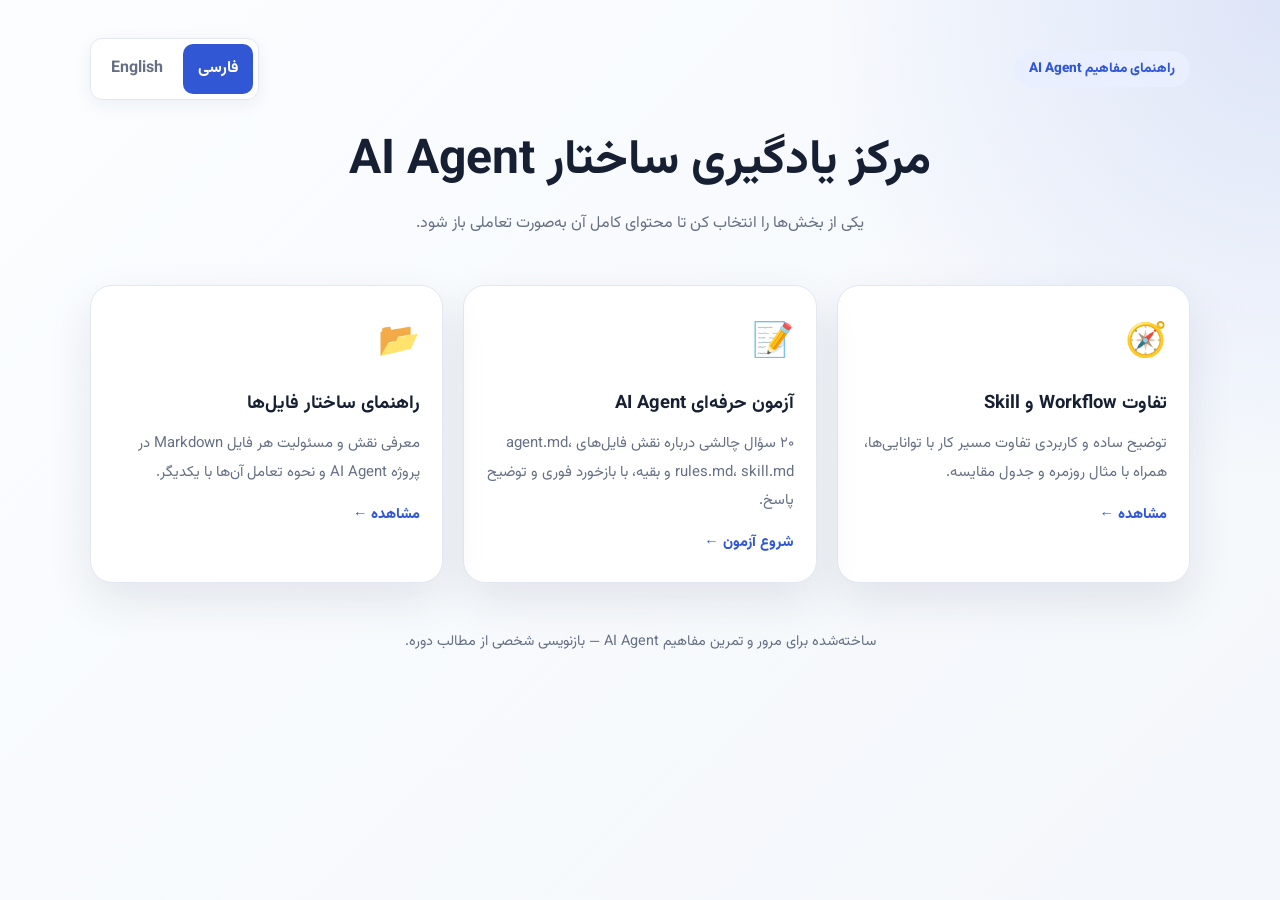
==== index.html @ 86ceb2fe "ai-agent-structure-guide Created" ====
<!DOCTYPE html>
<html lang="fa" dir="rtl">
<head>
  <meta charset="UTF-8" />
  <meta name="viewport" content="width=device-width, initial-scale=1.0" />
  <title>AI Agent Structure Guide</title>

  <style>
    @import url("https://fonts.googleapis.com/css2?family=Vazirmatn:wght@400;500;600;700;800&display=swap");

    :root {
      --bg: #f4f7fb;
      --card: #ffffff;
      --text: #172033;
      --muted: #667085;
      --primary: #3157d5;
      --primary-dark: #213eaa;
      --border: #e3e8f0;
      --shadow: 0 18px 45px rgba(30, 45, 75, 0.1);
    }

    * { box-sizing: border-box; }

    body {
      margin: 0;
      color: var(--text);
      background:
        radial-gradient(circle at top right, rgba(49, 87, 213, 0.13), transparent 30rem),
        linear-gradient(135deg, #fbfdff, var(--bg));
      font-family: "Vazirmatn", Tahoma, sans-serif;
      line-height: 1.9;
      min-height: 100vh;
    }

    .container {
      width: min(100% - 28px, 1100px);
      margin: auto;
    }

    header {
      padding: 38px 0 10px;
      text-align: center;
    }

    .topbar {
      display: flex;
      align-items: center;
      justify-content: space-between;
      gap: 15px;
      margin-bottom: 30px;
    }

    .badge {
      display: inline-block;
      padding: 5px 15px;
      border-radius: 999px;
      color: var(--primary);
      background: #e9efff;
      font-size: 0.85rem;
      font-weight: 800;
    }

    .language-switcher {
      display: flex;
      gap: 5px;
      padding: 5px;
      border: 1px solid var(--border);
      border-radius: 12px;
      background: #fff;
      box-shadow: 0 5px 18px rgba(30, 45, 75, 0.06);
    }

    button {
      border: 0;
      border-radius: 10px;
      padding: 10px 15px;
      color: var(--muted);
      background: transparent;
      font: inherit;
      font-weight: 700;
      cursor: pointer;
      transition: 0.2s ease;
    }

    button:hover { transform: translateY(-1px); }

    .language-switcher button.active {
      color: #fff;
      background: var(--primary);
    }

    h1 {
      margin: 0;
      font-size: clamp(1.8rem, 5vw, 3rem);
      line-height: 1.35;
    }

    .subtitle {
      max-width: 720px;
      margin: 14px auto 0;
      color: var(--muted);
    }

    /* ===== Cards ===== */
    .card-grid {
      display: grid;
      grid-template-columns: repeat(3, 1fr);
      gap: 20px;
      margin: 35px 0;
    }

    .nav-card {
      position: relative;
      padding: 26px 22px;
      border: 1px solid var(--border);
      border-radius: 22px;
      background: var(--card);
      box-shadow: var(--shadow);
      cursor: pointer;
      transition: 0.25s ease;
      text-align: right;
    }

    .nav-card:hover {
      transform: translateY(-5px);
      border-color: var(--primary);
      box-shadow: 0 22px 50px rgba(49, 87, 213, 0.18);
    }

    .nav-card.active {
      border-color: var(--primary);
      box-shadow: 0 0 0 3px rgba(49, 87, 213, 0.18), var(--shadow);
    }

    .card-icon {
      font-size: 2.1rem;
      margin-bottom: 12px;
    }

    .nav-card h2 {
      margin: 0 0 8px;
      font-size: 1.15rem;
    }

    .nav-card p {
      margin: 0;
      color: var(--muted);
      font-size: 0.93rem;
    }

    .card-arrow {
      margin-top: 14px;
      color: var(--primary);
      font-weight: 800;
      font-size: 0.9rem;
    }

    /* ===== Viewer ===== */
    .viewer {
      display: none;
      margin-bottom: 40px;
      border: 1px solid var(--border);
      border-radius: 22px;
      background: var(--card);
      box-shadow: var(--shadow);
      overflow: hidden;
      animation: reveal 0.35s ease both;
    }

    .viewer.show { display: block; }

    @keyframes reveal {
      from { opacity: 0; transform: translateY(12px); }
      to   { opacity: 1; transform: translateY(0); }
    }

    .viewer-bar {
      display: flex;
      align-items: center;
      justify-content: space-between;
      gap: 12px;
      padding: 12px 18px;
      border-bottom: 1px solid var(--border);
      background: #f8faff;
    }

    .viewer-title {
      font-weight: 800;
      font-size: 0.95rem;
      color: var(--primary-dark);
    }

    .close-btn {
      color: #fff;
      background: #c43d4c;
      padding: 7px 14px;
      font-size: 0.85rem;
    }

    .close-btn:hover { background: #a52f3d; }

    .viewer iframe {
      display: block;
      width: 100%;
      height: 80vh;
      min-height: 500px;
      border: 0;
      background: #fff;
    }

    footer {
      padding: 10px 0 35px;
      color: var(--muted);
      text-align: center;
      font-size: 0.9rem;
    }

    @media (max-width: 850px) {
      .card-grid { grid-template-columns: 1fr; }
    }

    @media (max-width: 600px) {
      .topbar {
        align-items: stretch;
        flex-direction: column;
      }
      .language-switcher { align-self: center; }
      .viewer iframe { height: 70vh; }
    }
  </style>
</head>

<body>
  <main class="container">
    <header>
      <div class="topbar">
        <span class="badge" id="badge">راهنمای مفاهیم AI Agent</span>

        <div class="language-switcher">
          <button id="faButton" class="active" onclick="changeLanguage('fa')" type="button">فارسی</button>
          <button id="enButton" onclick="changeLanguage('en')" type="button">English</button>
        </div>
      </div>

      <h1 id="pageTitle">مرکز یادگیری ساختار AI Agent</h1>
      <p class="subtitle" id="subtitle">
        یکی از بخش‌ها را انتخاب کن تا محتوای کامل آن به‌صورت تعاملی باز شود.
      </p>
    </header>

    <!-- کارت‌ها -->
    <section class="card-grid">
      <article class="nav-card" data-src="difference-workflow-skill.html" data-title-fa="تفاوت Workflow و Skill" data-title-en="Workflow vs Skill" onclick="openViewer(this)">
        <div class="card-icon">🧭</div>
        <h2 class="card-title-fa">تفاوت Workflow و Skill</h2>
        <h2 class="card-title-en" style="display:none">Workflow vs Skill</h2>
        <p class="card-desc-fa">توضیح ساده و کاربردی تفاوت مسیر کار با توانایی‌ها، همراه با مثال روزمره و جدول مقایسه.</p>
        <p class="card-desc-en" style="display:none">A simple, practical explanation of the difference between a task path and reusable abilities, with analogies and a comparison table.</p>
        <div class="card-arrow" data-fa="مشاهده ←" data-en="Open →">مشاهده ←</div>
      </article>

      <article class="nav-card" data-src="quiz.html" data-title-fa="آزمون حرفه‌ای AI Agent" data-title-en="AI Agent Professional Quiz" onclick="openViewer(this)">
        <div class="card-icon">📝</div>
        <h2 class="card-title-fa">آزمون حرفه‌ای AI Agent</h2>
        <h2 class="card-title-en" style="display:none">AI Agent Professional Quiz</h2>
        <p class="card-desc-fa">۲۰ سؤال چالشی درباره نقش فایل‌های agent.md، rules.md، skill.md و بقیه، با بازخورد فوری و توضیح پاسخ.</p>
        <p class="card-desc-en" style="display:none">20 challenging questions about the role of agent.md, rules.md, skill.md, and more, with instant feedback and explanations.</p>
        <div class="card-arrow" data-fa="شروع آزمون ←" data-en="Start Quiz →">شروع آزمون ←</div>
      </article>

      <article class="nav-card" data-src="File Structure Guide.html" data-title-fa="راهنمای ساختار فایل‌ها" data-title-en="File Structure Guide" onclick="openViewer(this)">
        <div class="card-icon">📂</div>
        <h2 class="card-title-fa">راهنمای ساختار فایل‌ها</h2>
        <h2 class="card-title-en" style="display:none">File Structure Guide</h2>
        <p class="card-desc-fa">معرفی نقش و مسئولیت هر فایل Markdown در پروژه AI Agent و نحوه تعامل آن‌ها با یکدیگر.</p>
        <p class="card-desc-en" style="display:none">An overview of each Markdown file's role and responsibility in an AI Agent project and how they interact.</p>
        <div class="card-arrow" data-fa="مشاهده ←" data-en="Open →">مشاهده ←</div>
      </article>
    </section>

    <!-- نمایش iframe -->
    <section class="viewer" id="viewer">
      <div class="viewer-bar">
        <span class="viewer-title" id="viewerTitle"></span>
        <button class="close-btn" onclick="closeViewer()" id="closeBtn">بستن ✕</button>
      </div>
      <iframe id="contentFrame" src="about:blank" title="محتوا"></iframe>
    </section>

    <footer id="footer">
      ساخته‌شده برای مرور و تمرین مفاهیم AI Agent — بازنویسی شخصی از مطالب دوره.
    </footer>
  </main>

  <script>
    const content = {
      fa: {
        badge: "راهنمای مفاهیم AI Agent",
        title: "مرکز یادگیری ساختار AI Agent",
        subtitle: "یکی از بخش‌ها را انتخاب کن تا محتوای کامل آن به‌صورت تعاملی باز شود.",
        close: "بستن ✕",
        footer: "ساخته‌شده برای مرور و تمرین مفاهیم AI Agent — بازنویسی شخصی از مطالب دوره."
      },
      en: {
        badge: "AI AGENT CONCEPT GUIDE",
        title: "AI Agent Structure Learning Hub",
        subtitle: "Pick a section below to open its full interactive content.",
        close: "Close ✕",
        footer: "Built for reviewing and practicing AI Agent concepts — a personal rewrite of course material."
      }
    };

    let currentLanguage = "fa";
    let activeCard = null;

    function changeLanguage(lang) {
      currentLanguage = lang;
      document.documentElement.lang = lang;
      document.documentElement.dir = lang === "fa" ? "rtl" : "ltr";

      document.getElementById("faButton").classList.toggle("active", lang === "fa");
      document.getElementById("enButton").classList.toggle("active", lang === "en");

      const t = content[lang];
      document.getElementById("badge").textContent = t.badge;
      document.getElementById("pageTitle").textContent = t.title;
      document.getElementById("subtitle").textContent = t.subtitle;
      document.getElementById("closeBtn").textContent = t.close;
      document.getElementById("footer").textContent = t.footer;

      // سوئیچ متن کارت‌ها
      document.querySelectorAll(".card-title-fa").forEach(el => el.style.display = lang === "fa" ? "" : "none");
      document.querySelectorAll(".card-title-en").forEach(el => el.style.display = lang === "en" ? "" : "none");
      document.querySelectorAll(".card-desc-fa").forEach(el => el.style.display = lang === "fa" ? "" : "none");
      document.querySelectorAll(".card-desc-en").forEach(el => el.style.display = lang === "en" ? "" : "none");
      document.querySelectorAll(".card-arrow").forEach(el => {
        el.textContent = el.dataset[lang] || el.textContent;
      });

      // آپدیت عنوان ویوئر اگه بازه
      if (activeCard) {
        const title = lang === "fa" ? activeCard.dataset.titleFa : activeCard.dataset.titleEn;
        document.getElementById("viewerTitle").textContent = title;
      }
    }

    function openViewer(card) {
      activeCard = card;

      document.querySelectorAll(".nav-card").forEach(c => c.classList.remove("active"));
      card.classList.add("active");

      const lang = currentLanguage;
      const title = lang === "fa" ? card.dataset.titleFa : card.dataset.titleEn;

      document.getElementById("viewerTitle").textContent = title;
      document.getElementById("contentFrame").src = card.dataset.src;

      const viewer = document.getElementById("viewer");
      viewer.classList.add("show");

      // اسکرول نرم به ویوئر
      setTimeout(() => {
        viewer.scrollIntoView({ behavior: "smooth", block: "start" });
      }, 60);
    }

    function closeViewer() {
      document.getElementById("viewer").classList.remove("show");
      document.getElementById("contentFrame").src = "about:blank";
      document.querySelectorAll(".nav-card").forEach(c => c.classList.remove("active"));
      activeCard = null;
      window.scrollTo({ top: 0, behavior: "smooth" });
    }
  </script>
</body>
</html>
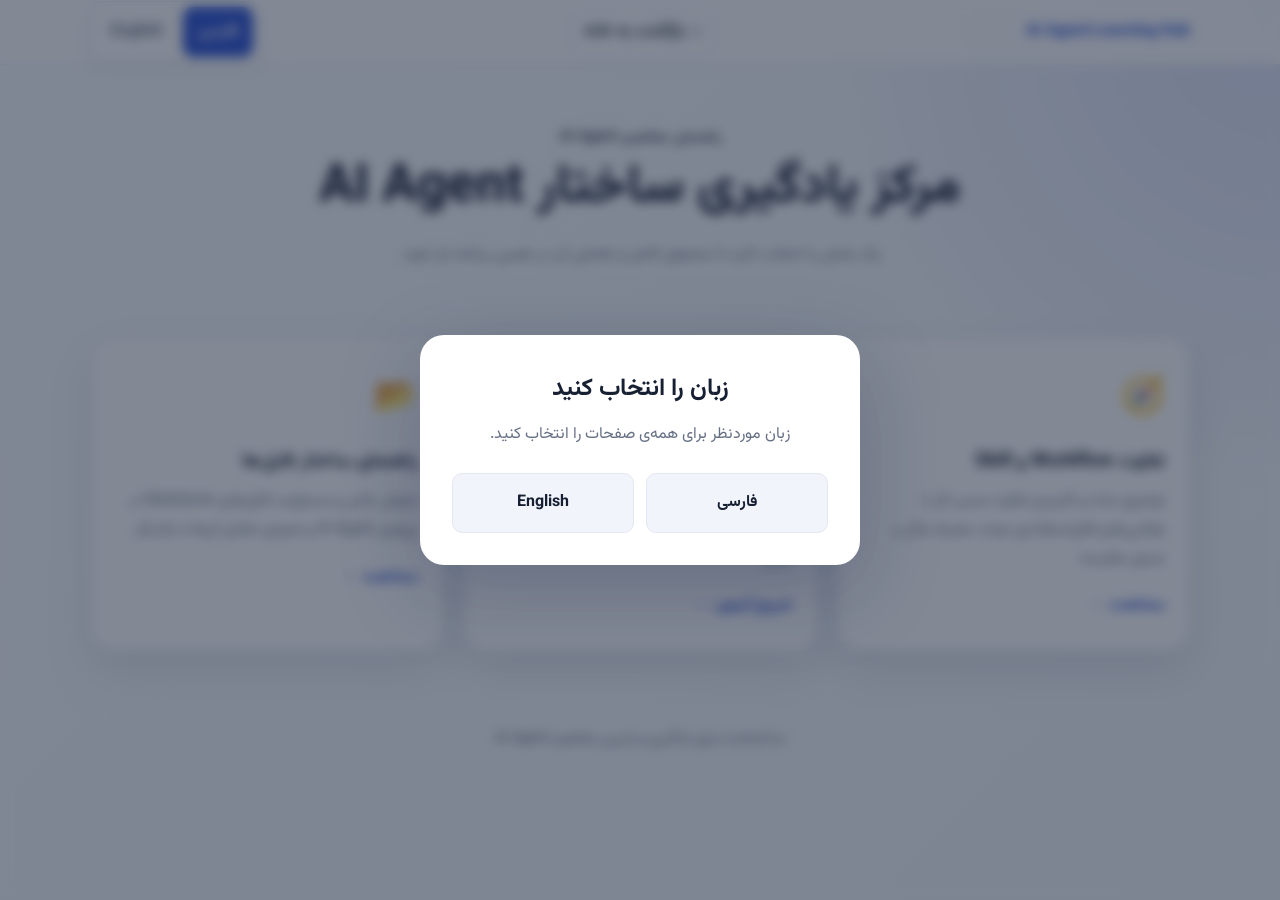
==== commit e0a3f3f0: "Big Change On View" ====
--- a/index.html
+++ b/index.html
@@ -1,377 +1,24 @@
-<!DOCTYPE html>
-<html lang="fa" dir="rtl">
-<head>
-  <meta charset="UTF-8" />
-  <meta name="viewport" content="width=device-width, initial-scale=1.0" />
-  <title>AI Agent Structure Guide</title>
-
-  <style>
-    @import url("https://fonts.googleapis.com/css2?family=Vazirmatn:wght@400;500;600;700;800&display=swap");
-
-    :root {
-      --bg: #f4f7fb;
-      --card: #ffffff;
-      --text: #172033;
-      --muted: #667085;
-      --primary: #3157d5;
-      --primary-dark: #213eaa;
-      --border: #e3e8f0;
-      --shadow: 0 18px 45px rgba(30, 45, 75, 0.1);
-    }
-
-    * { box-sizing: border-box; }
-
-    body {
-      margin: 0;
-      color: var(--text);
-      background:
-        radial-gradient(circle at top right, rgba(49, 87, 213, 0.13), transparent 30rem),
-        linear-gradient(135deg, #fbfdff, var(--bg));
-      font-family: "Vazirmatn", Tahoma, sans-serif;
-      line-height: 1.9;
-      min-height: 100vh;
-    }
-
-    .container {
-      width: min(100% - 28px, 1100px);
-      margin: auto;
-    }
-
-    header {
-      padding: 38px 0 10px;
-      text-align: center;
-    }
-
-    .topbar {
-      display: flex;
-      align-items: center;
-      justify-content: space-between;
-      gap: 15px;
-      margin-bottom: 30px;
-    }
-
-    .badge {
-      display: inline-block;
-      padding: 5px 15px;
-      border-radius: 999px;
-      color: var(--primary);
-      background: #e9efff;
-      font-size: 0.85rem;
-      font-weight: 800;
-    }
-
-    .language-switcher {
-      display: flex;
-      gap: 5px;
-      padding: 5px;
-      border: 1px solid var(--border);
-      border-radius: 12px;
-      background: #fff;
-      box-shadow: 0 5px 18px rgba(30, 45, 75, 0.06);
-    }
-
-    button {
-      border: 0;
-      border-radius: 10px;
-      padding: 10px 15px;
-      color: var(--muted);
-      background: transparent;
-      font: inherit;
-      font-weight: 700;
-      cursor: pointer;
-      transition: 0.2s ease;
-    }
-
-    button:hover { transform: translateY(-1px); }
-
-    .language-switcher button.active {
-      color: #fff;
-      background: var(--primary);
-    }
-
-    h1 {
-      margin: 0;
-      font-size: clamp(1.8rem, 5vw, 3rem);
-      line-height: 1.35;
-    }
-
-    .subtitle {
-      max-width: 720px;
-      margin: 14px auto 0;
-      color: var(--muted);
-    }
-
-    /* ===== Cards ===== */
-    .card-grid {
-      display: grid;
-      grid-template-columns: repeat(3, 1fr);
-      gap: 20px;
-      margin: 35px 0;
-    }
-
-    .nav-card {
-      position: relative;
-      padding: 26px 22px;
-      border: 1px solid var(--border);
-      border-radius: 22px;
-      background: var(--card);
-      box-shadow: var(--shadow);
-      cursor: pointer;
-      transition: 0.25s ease;
-      text-align: right;
-    }
-
-    .nav-card:hover {
-      transform: translateY(-5px);
-      border-color: var(--primary);
-      box-shadow: 0 22px 50px rgba(49, 87, 213, 0.18);
-    }
-
-    .nav-card.active {
-      border-color: var(--primary);
-      box-shadow: 0 0 0 3px rgba(49, 87, 213, 0.18), var(--shadow);
-    }
-
-    .card-icon {
-      font-size: 2.1rem;
-      margin-bottom: 12px;
-    }
-
-    .nav-card h2 {
-      margin: 0 0 8px;
-      font-size: 1.15rem;
-    }
-
-    .nav-card p {
-      margin: 0;
-      color: var(--muted);
-      font-size: 0.93rem;
-    }
-
-    .card-arrow {
-      margin-top: 14px;
-      color: var(--primary);
-      font-weight: 800;
-      font-size: 0.9rem;
-    }
-
-    /* ===== Viewer ===== */
-    .viewer {
-      display: none;
-      margin-bottom: 40px;
-      border: 1px solid var(--border);
-      border-radius: 22px;
-      background: var(--card);
-      box-shadow: var(--shadow);
-      overflow: hidden;
-      animation: reveal 0.35s ease both;
-    }
-
-    .viewer.show { display: block; }
-
-    @keyframes reveal {
-      from { opacity: 0; transform: translateY(12px); }
-      to   { opacity: 1; transform: translateY(0); }
-    }
-
-    .viewer-bar {
-      display: flex;
-      align-items: center;
-      justify-content: space-between;
-      gap: 12px;
-      padding: 12px 18px;
-      border-bottom: 1px solid var(--border);
-      background: #f8faff;
-    }
-
-    .viewer-title {
-      font-weight: 800;
-      font-size: 0.95rem;
-      color: var(--primary-dark);
-    }
-
-    .close-btn {
-      color: #fff;
-      background: #c43d4c;
-      padding: 7px 14px;
-      font-size: 0.85rem;
-    }
-
-    .close-btn:hover { background: #a52f3d; }
-
-    .viewer iframe {
-      display: block;
-      width: 100%;
-      height: 80vh;
-      min-height: 500px;
-      border: 0;
-      background: #fff;
-    }
-
-    footer {
-      padding: 10px 0 35px;
-      color: var(--muted);
-      text-align: center;
-      font-size: 0.9rem;
-    }
-
-    @media (max-width: 850px) {
-      .card-grid { grid-template-columns: 1fr; }
-    }
-
-    @media (max-width: 600px) {
-      .topbar {
-        align-items: stretch;
-        flex-direction: column;
-      }
-      .language-switcher { align-self: center; }
-      .viewer iframe { height: 70vh; }
-    }
-  </style>
-</head>
-
-<body>
-  <main class="container">
-    <header>
-      <div class="topbar">
-        <span class="badge" id="badge">راهنمای مفاهیم AI Agent</span>
-
-        <div class="language-switcher">
-          <button id="faButton" class="active" onclick="changeLanguage('fa')" type="button">فارسی</button>
-          <button id="enButton" onclick="changeLanguage('en')" type="button">English</button>
-        </div>
-      </div>
-
-      <h1 id="pageTitle">مرکز یادگیری ساختار AI Agent</h1>
-      <p class="subtitle" id="subtitle">
-        یکی از بخش‌ها را انتخاب کن تا محتوای کامل آن به‌صورت تعاملی باز شود.
-      </p>
-    </header>
-
-    <!-- کارت‌ها -->
-    <section class="card-grid">
-      <article class="nav-card" data-src="difference-workflow-skill.html" data-title-fa="تفاوت Workflow و Skill" data-title-en="Workflow vs Skill" onclick="openViewer(this)">
-        <div class="card-icon">🧭</div>
-        <h2 class="card-title-fa">تفاوت Workflow و Skill</h2>
-        <h2 class="card-title-en" style="display:none">Workflow vs Skill</h2>
-        <p class="card-desc-fa">توضیح ساده و کاربردی تفاوت مسیر کار با توانایی‌ها، همراه با مثال روزمره و جدول مقایسه.</p>
-        <p class="card-desc-en" style="display:none">A simple, practical explanation of the difference between a task path and reusable abilities, with analogies and a comparison table.</p>
-        <div class="card-arrow" data-fa="مشاهده ←" data-en="Open →">مشاهده ←</div>
-      </article>
-
-      <article class="nav-card" data-src="quiz.html" data-title-fa="آزمون حرفه‌ای AI Agent" data-title-en="AI Agent Professional Quiz" onclick="openViewer(this)">
-        <div class="card-icon">📝</div>
-        <h2 class="card-title-fa">آزمون حرفه‌ای AI Agent</h2>
-        <h2 class="card-title-en" style="display:none">AI Agent Professional Quiz</h2>
-        <p class="card-desc-fa">۲۰ سؤال چالشی درباره نقش فایل‌های agent.md، rules.md، skill.md و بقیه، با بازخورد فوری و توضیح پاسخ.</p>
-        <p class="card-desc-en" style="display:none">20 challenging questions about the role of agent.md, rules.md, skill.md, and more, with instant feedback and explanations.</p>
-        <div class="card-arrow" data-fa="شروع آزمون ←" data-en="Start Quiz →">شروع آزمون ←</div>
-      </article>
-
-      <article class="nav-card" data-src="File Structure Guide.html" data-title-fa="راهنمای ساختار فایل‌ها" data-title-en="File Structure Guide" onclick="openViewer(this)">
-        <div class="card-icon">📂</div>
-        <h2 class="card-title-fa">راهنمای ساختار فایل‌ها</h2>
-        <h2 class="card-title-en" style="display:none">File Structure Guide</h2>
-        <p class="card-desc-fa">معرفی نقش و مسئولیت هر فایل Markdown در پروژه AI Agent و نحوه تعامل آن‌ها با یکدیگر.</p>
-        <p class="card-desc-en" style="display:none">An overview of each Markdown file's role and responsibility in an AI Agent project and how they interact.</p>
-        <div class="card-arrow" data-fa="مشاهده ←" data-en="Open →">مشاهده ←</div>
-      </article>
-    </section>
-
-    <!-- نمایش iframe -->
-    <section class="viewer" id="viewer">
-      <div class="viewer-bar">
-        <span class="viewer-title" id="viewerTitle"></span>
-        <button class="close-btn" onclick="closeViewer()" id="closeBtn">بستن ✕</button>
-      </div>
-      <iframe id="contentFrame" src="about:blank" title="محتوا"></iframe>
-    </section>
-
-    <footer id="footer">
-      ساخته‌شده برای مرور و تمرین مفاهیم AI Agent — بازنویسی شخصی از مطالب دوره.
-    </footer>
-  </main>
-
-  <script>
-    const content = {
-      fa: {
-        badge: "راهنمای مفاهیم AI Agent",
-        title: "مرکز یادگیری ساختار AI Agent",
-        subtitle: "یکی از بخش‌ها را انتخاب کن تا محتوای کامل آن به‌صورت تعاملی باز شود.",
-        close: "بستن ✕",
-        footer: "ساخته‌شده برای مرور و تمرین مفاهیم AI Agent — بازنویسی شخصی از مطالب دوره."
-      },
-      en: {
-        badge: "AI AGENT CONCEPT GUIDE",
-        title: "AI Agent Structure Learning Hub",
-        subtitle: "Pick a section below to open its full interactive content.",
-        close: "Close ✕",
-        footer: "Built for reviewing and practicing AI Agent concepts — a personal rewrite of course material."
-      }
-    };
-
-    let currentLanguage = "fa";
-    let activeCard = null;
-
-    function changeLanguage(lang) {
-      currentLanguage = lang;
-      document.documentElement.lang = lang;
-      document.documentElement.dir = lang === "fa" ? "rtl" : "ltr";
-
-      document.getElementById("faButton").classList.toggle("active", lang === "fa");
-      document.getElementById("enButton").classList.toggle("active", lang === "en");
-
-      const t = content[lang];
-      document.getElementById("badge").textContent = t.badge;
-      document.getElementById("pageTitle").textContent = t.title;
-      document.getElementById("subtitle").textContent = t.subtitle;
-      document.getElementById("closeBtn").textContent = t.close;
-      document.getElementById("footer").textContent = t.footer;
-
-      // سوئیچ متن کارت‌ها
-      document.querySelectorAll(".card-title-fa").forEach(el => el.style.display = lang === "fa" ? "" : "none");
-      document.querySelectorAll(".card-title-en").forEach(el => el.style.display = lang === "en" ? "" : "none");
-      document.querySelectorAll(".card-desc-fa").forEach(el => el.style.display = lang === "fa" ? "" : "none");
-      document.querySelectorAll(".card-desc-en").forEach(el => el.style.display = lang === "en" ? "" : "none");
-      document.querySelectorAll(".card-arrow").forEach(el => {
-        el.textContent = el.dataset[lang] || el.textContent;
-      });
-
-      // آپدیت عنوان ویوئر اگه بازه
-      if (activeCard) {
-        const title = lang === "fa" ? activeCard.dataset.titleFa : activeCard.dataset.titleEn;
-        document.getElementById("viewerTitle").textContent = title;
-      }
-    }
-
-    function openViewer(card) {
-      activeCard = card;
-
-      document.querySelectorAll(".nav-card").forEach(c => c.classList.remove("active"));
-      card.classList.add("active");
-
-      const lang = currentLanguage;
-      const title = lang === "fa" ? card.dataset.titleFa : card.dataset.titleEn;
-
-      document.getElementById("viewerTitle").textContent = title;
-      document.getElementById("contentFrame").src = card.dataset.src;
-
-      const viewer = document.getElementById("viewer");
-      viewer.classList.add("show");
-
-      // اسکرول نرم به ویوئر
-      setTimeout(() => {
-        viewer.scrollIntoView({ behavior: "smooth", block: "start" });
-      }, 60);
-    }
-
-    function closeViewer() {
-      document.getElementById("viewer").classList.remove("show");
-      document.getElementById("contentFrame").src = "about:blank";
-      document.querySelectorAll(".nav-card").forEach(c => c.classList.remove("active"));
-      activeCard = null;
-      window.scrollTo({ top: 0, behavior: "smooth" });
-    }
-  </script>
-</body>
-</html>+<!doctype html>
+<html lang="fa" dir="rtl">
+<head>
+  <meta charset="UTF-8"><meta name="viewport" content="width=device-width,initial-scale=1">
+  <title>مرکز یادگیری ساختار AI Agent</title>
+  <link rel="stylesheet" href="styles.css">
+  <style>
+    .home-hero{padding:58px 0 24px;text-align:center}.home-hero h1{margin:0;font-size:clamp(2rem,5vw,3.3rem);line-height:1.35}.home-hero p{max-width:700px;margin:15px auto;color:var(--muted)}.card-grid{display:grid;grid-template-columns:repeat(3,1fr);gap:20px;margin:28px 0 52px}.nav-card{padding:28px 24px;border:1px solid var(--border);border-radius:24px;background:var(--card);box-shadow:var(--shadow);text-decoration:none;color:inherit;transition:.25s}.nav-card:hover{transform:translateY(-6px);border-color:var(--primary);box-shadow:0 22px 50px rgba(49,87,213,.18)}.card-icon{font-size:2.2rem}.nav-card h2{margin:10px 0 8px;font-size:1.2rem}.nav-card p{margin:0;color:var(--muted);font-size:.94rem}.card-arrow{margin-top:18px;color:var(--primary);font-weight:800}@media(max-width:850px){.card-grid{grid-template-columns:1fr}}
+  </style>
+</head>
+<body>
+  <div data-shared-header></div>
+  <main class="container">
+    <section class="home-hero"><span class="badge">راهنمای مفاهیم AI Agent</span><h1>مرکز یادگیری ساختار AI Agent</h1><p>یک بخش را انتخاب کنید تا محتوای کامل و تعاملی آن در همین برنامه باز شود.</p></section>
+    <section class="card-grid" aria-label="بخش‌های آموزشی">
+      <a class="nav-card" href="difference-workflow-skill.html"><div class="card-icon">🧭</div><h2>تفاوت Workflow و Skill</h2><p>توضیح ساده و کاربردی تفاوت مسیر کار با توانایی‌های قابل‌استفاده‌ی مجدد، همراه مثال و جدول مقایسه.</p><div class="card-arrow">مشاهده ←</div></a>
+      <a class="nav-card" href="quiz.html"><div class="card-icon">📝</div><h2>آزمون حرفه‌ای AI Agent</h2><p>۲۰ سؤال چالشی درباره نقش فایل‌های agent.md، rules.md، skill.md و مفاهیم مرتبط، با بازخورد فوری.</p><div class="card-arrow">شروع آزمون ←</div></a>
+      <a class="nav-card" href="file-structure.html"><div class="card-icon">📂</div><h2>راهنمای ساختار فایل‌ها</h2><p>معرفی نقش و مسئولیت فایل‌های Markdown در پروژه‌ی AI Agent و نحوه‌ی تعامل آن‌ها با یکدیگر.</p><div class="card-arrow">مشاهده ←</div></a>
+    </section>
+  </main>
+  <div data-shared-footer></div>
+  <script src="app.js"></script>
+</body>
+</html>
--- a/styles.css
+++ b/styles.css
@@ -0,0 +1,7 @@
+@import url("https://fonts.googleapis.com/css2?family=Vazirmatn:wght@400;500;600;700;800&display=swap");
+
+:root{--bg:#f4f7fb;--card:#fff;--text:#172033;--muted:#667085;--primary:#3157d5;--primary-dark:#213eaa;--border:#e3e8f0;--shadow:0 18px 45px rgba(30,45,75,.1)}
+*{box-sizing:border-box}html{scroll-behavior:smooth}body{margin:0;color:var(--text);background:radial-gradient(circle at top right,rgba(49,87,213,.13),transparent 30rem),linear-gradient(135deg,#fbfdff,var(--bg));font-family:"Vazirmatn",Tahoma,sans-serif;line-height:1.9;min-height:100vh}.container{width:min(100% - 28px,1100px);margin:auto}
+.shared-header{position:sticky;top:0;z-index:20;background:rgba(255,255,255,.88);backdrop-filter:blur(14px);border-bottom:1px solid var(--border)}.shared-nav{width:min(100% - 28px,1100px);margin:auto;min-height:64px;display:flex;align-items:center;justify-content:space-between;gap:14px}.brand{font-weight:800;color:var(--primary);text-decoration:none}.back-home{display:inline-flex;align-items:center;gap:7px;padding:8px 14px;border:1px solid var(--border);border-radius:12px;background:#fff;color:var(--text);text-decoration:none;font-weight:700}.back-home:hover{border-color:var(--primary);color:var(--primary)}.shared-footer{padding:22px 14px 34px;text-align:center;color:var(--muted);font-size:.9rem}.language-switcher,.language-box{display:flex;gap:5px;padding:5px;border:1px solid var(--border);border-radius:12px;background:#fff;box-shadow:0 5px 18px rgba(30,45,75,.06)}button{border:0;border-radius:10px;padding:10px 15px;color:var(--muted);background:transparent;font:inherit;font-weight:700;cursor:pointer;transition:.2s ease}button:hover{transform:translateY(-1px)}.language-switcher button.active,.language-box button.active{color:#fff;background:var(--primary)}
+.language-modal{position:fixed;inset:0;z-index:100;display:grid;place-items:center;padding:20px;background:rgba(17,27,51,.52);backdrop-filter:blur(6px)}.language-modal[hidden]{display:none}.language-dialog{width:min(100%,440px);padding:32px;border-radius:24px;background:#fff;box-shadow:0 25px 80px rgba(20,35,75,.25);text-align:center}.language-dialog h2{margin:0 0 8px}.language-dialog p{margin:0 0 22px;color:var(--muted)}.language-choice{display:flex;gap:12px}.language-choice button{flex:1;padding:14px;background:#f1f4fb;color:var(--text);border:1px solid var(--border)}.language-choice button:hover{background:var(--primary);color:#fff}
+@media(max-width:650px){.shared-nav{flex-wrap:wrap;padding:9px 0}.brand{font-size:.95rem}.shared-nav .language-switcher{order:3;width:100%;justify-content:center}}
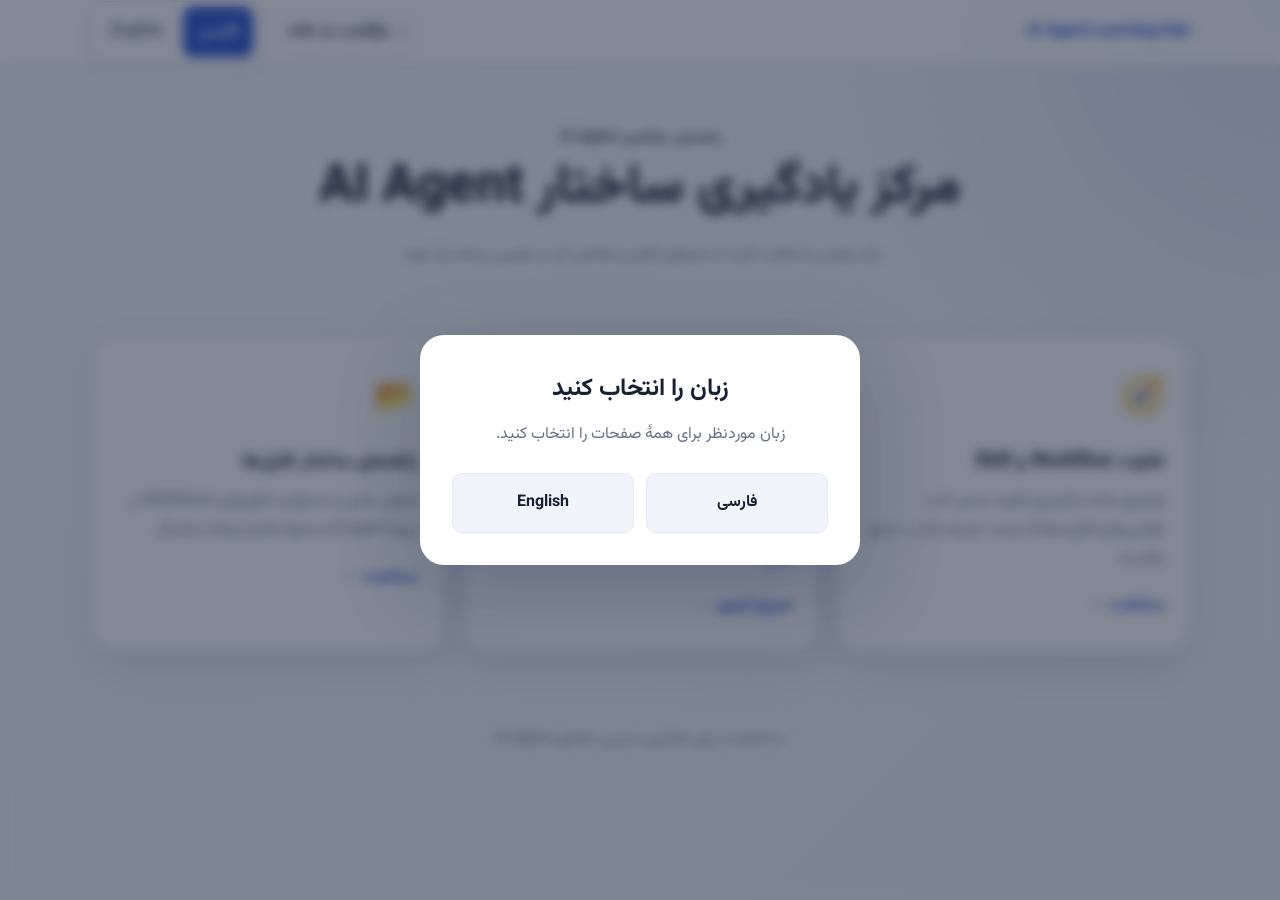
==== commit 82c698b3: "Change in Index.html" ====
--- a/index.html
+++ b/index.html
@@ -1,21 +1,41 @@
 <!doctype html>
 <html lang="fa" dir="rtl">
 <head>
-  <meta charset="UTF-8"><meta name="viewport" content="width=device-width,initial-scale=1">
-  <title>مرکز یادگیری ساختار AI Agent</title>
+  <meta charset="UTF-8">
+  <meta name="viewport" content="width=device-width,initial-scale=1">
+  <title data-fa-title="مرکز یادگیری ساختار AI Agent" data-en-title="AI Agent Structure Learning Hub">مرکز یادگیری ساختار AI Agent</title>
   <link rel="stylesheet" href="styles.css">
   <style>
-    .home-hero{padding:58px 0 24px;text-align:center}.home-hero h1{margin:0;font-size:clamp(2rem,5vw,3.3rem);line-height:1.35}.home-hero p{max-width:700px;margin:15px auto;color:var(--muted)}.card-grid{display:grid;grid-template-columns:repeat(3,1fr);gap:20px;margin:28px 0 52px}.nav-card{padding:28px 24px;border:1px solid var(--border);border-radius:24px;background:var(--card);box-shadow:var(--shadow);text-decoration:none;color:inherit;transition:.25s}.nav-card:hover{transform:translateY(-6px);border-color:var(--primary);box-shadow:0 22px 50px rgba(49,87,213,.18)}.card-icon{font-size:2.2rem}.nav-card h2{margin:10px 0 8px;font-size:1.2rem}.nav-card p{margin:0;color:var(--muted);font-size:.94rem}.card-arrow{margin-top:18px;color:var(--primary);font-weight:800}@media(max-width:850px){.card-grid{grid-template-columns:1fr}}
+    .home-hero{padding:58px 0 24px;text-align:center}.home-hero h1{margin:0;font-size:clamp(2rem,5vw,3.3rem);line-height:1.35}.home-hero p{max-width:700px;margin:15px auto;color:var(--muted)}.card-grid{display:grid;grid-template-columns:repeat(3,1fr);gap:20px;margin:28px 0 52px}.nav-card{padding:28px 24px;border:1px solid var(--border);border-radius:24px;background:var(--card);box-shadow:var(--shadow);text-decoration:none;color:inherit;transition:.25s}.nav-card:hover{transform:translateY(-6px);border-color:var(--primary);box-shadow:0 22px 50px rgba(49,87,213,.18)}.card-icon{font-size:2.2rem}.nav-card h2{margin:10px 0 8px;font-size:1.2rem}.nav-card p{margin:0;color:var(--muted);font-size:.94rem}.card-arrow{margin-top:18px;color:var(--primary);font-weight:800}html[dir="ltr"] .card-arrow{direction:ltr}@media(max-width:850px){.card-grid{grid-template-columns:1fr}}
   </style>
 </head>
 <body>
   <div data-shared-header></div>
   <main class="container">
-    <section class="home-hero"><span class="badge">راهنمای مفاهیم AI Agent</span><h1>مرکز یادگیری ساختار AI Agent</h1><p>یک بخش را انتخاب کنید تا محتوای کامل و تعاملی آن در همین برنامه باز شود.</p></section>
-    <section class="card-grid" aria-label="بخش‌های آموزشی">
-      <a class="nav-card" href="difference-workflow-skill.html"><div class="card-icon">🧭</div><h2>تفاوت Workflow و Skill</h2><p>توضیح ساده و کاربردی تفاوت مسیر کار با توانایی‌های قابل‌استفاده‌ی مجدد، همراه مثال و جدول مقایسه.</p><div class="card-arrow">مشاهده ←</div></a>
-      <a class="nav-card" href="quiz.html"><div class="card-icon">📝</div><h2>آزمون حرفه‌ای AI Agent</h2><p>۲۰ سؤال چالشی درباره نقش فایل‌های agent.md، rules.md، skill.md و مفاهیم مرتبط، با بازخورد فوری.</p><div class="card-arrow">شروع آزمون ←</div></a>
-      <a class="nav-card" href="file-structure.html"><div class="card-icon">📂</div><h2>راهنمای ساختار فایل‌ها</h2><p>معرفی نقش و مسئولیت فایل‌های Markdown در پروژه‌ی AI Agent و نحوه‌ی تعامل آن‌ها با یکدیگر.</p><div class="card-arrow">مشاهده ←</div></a>
+    <section class="home-hero">
+      <span class="badge" data-fa="راهنمای مفاهیم AI Agent" data-en="AI Agent Concepts Guide">راهنمای مفاهیم AI Agent</span>
+      <h1 data-fa="مرکز یادگیری ساختار AI Agent" data-en="AI Agent Structure Learning Hub">مرکز یادگیری ساختار AI Agent</h1>
+      <p data-fa="یک بخش را انتخاب کنید تا محتوای کامل و تعاملی آن در همین برنامه باز شود." data-en="Choose a section to open its complete, interactive content right here.">یک بخش را انتخاب کنید تا محتوای کامل و تعاملی آن در همین برنامه باز شود.</p>
+    </section>
+    <section class="card-grid" aria-label="بخش‌های آموزشی" data-fa-aria-label="بخش‌های آموزشی" data-en-aria-label="Learning sections">
+      <a class="nav-card" href="difference-workflow-skill.html">
+        <div class="card-icon" aria-hidden="true">🧭</div>
+        <h2 data-fa="تفاوت Workflow و Skill" data-en="Workflow vs. Skill">تفاوت Workflow و Skill</h2>
+        <p data-fa="توضیح ساده و کاربردی تفاوت مسیر کار با توانایی‌های قابل‌استفادهٔ مجدد، همراه مثال و جدول مقایسه." data-en="A clear, practical explanation of the difference between workflows and reusable skills, with examples and a comparison table.">توضیح ساده و کاربردی تفاوت مسیر کار با توانایی‌های قابل‌استفادهٔ مجدد، همراه مثال و جدول مقایسه.</p>
+        <div class="card-arrow" data-fa="مشاهده ←" data-en="View →">مشاهده ←</div>
+      </a>
+      <a class="nav-card" href="quiz.html">
+        <div class="card-icon" aria-hidden="true">📝</div>
+        <h2 data-fa="آزمون حرفه‌ای AI Agent" data-en="AI Agent Professional Quiz">آزمون حرفه‌ای AI Agent</h2>
+        <p data-fa="۲۰ سؤال چالشی درباره نقش فایل‌های agent.md، rules.md، skill.md و مفاهیم مرتبط، با بازخورد فوری." data-en="20 challenging questions about agent.md, rules.md, skill.md, and related concepts, with instant feedback.">۲۰ سؤال چالشی درباره نقش فایل‌های agent.md، rules.md، skill.md و مفاهیم مرتبط، با بازخورد فوری.</p>
+        <div class="card-arrow" data-fa="شروع آزمون ←" data-en="Start quiz →">شروع آزمون ←</div>
+      </a>
+      <a class="nav-card" href="file-structure.html">
+        <div class="card-icon" aria-hidden="true">📂</div>
+        <h2 data-fa="راهنمای ساختار فایل‌ها" data-en="File Structure Guide">راهنمای ساختار فایل‌ها</h2>
+        <p data-fa="معرفی نقش و مسئولیت فایل‌های Markdown در پروژهٔ AI Agent و نحوهٔ تعامل آن‌ها با یکدیگر." data-en="Learn the role and responsibility of Markdown files in an AI Agent project and how they work together.">معرفی نقش و مسئولیت فایل‌های Markdown در پروژهٔ AI Agent و نحوهٔ تعامل آن‌ها با یکدیگر.</p>
+        <div class="card-arrow" data-fa="مشاهده ←" data-en="View →">مشاهده ←</div>
+      </a>
     </section>
   </main>
   <div data-shared-footer></div>
--- a/styles.css
+++ b/styles.css
@@ -2,6 +2,20 @@
 
 :root{--bg:#f4f7fb;--card:#fff;--text:#172033;--muted:#667085;--primary:#3157d5;--primary-dark:#213eaa;--border:#e3e8f0;--shadow:0 18px 45px rgba(30,45,75,.1)}
 *{box-sizing:border-box}html{scroll-behavior:smooth}body{margin:0;color:var(--text);background:radial-gradient(circle at top right,rgba(49,87,213,.13),transparent 30rem),linear-gradient(135deg,#fbfdff,var(--bg));font-family:"Vazirmatn",Tahoma,sans-serif;line-height:1.9;min-height:100vh}.container{width:min(100% - 28px,1100px);margin:auto}
-.shared-header{position:sticky;top:0;z-index:20;background:rgba(255,255,255,.88);backdrop-filter:blur(14px);border-bottom:1px solid var(--border)}.shared-nav{width:min(100% - 28px,1100px);margin:auto;min-height:64px;display:flex;align-items:center;justify-content:space-between;gap:14px}.brand{font-weight:800;color:var(--primary);text-decoration:none}.back-home{display:inline-flex;align-items:center;gap:7px;padding:8px 14px;border:1px solid var(--border);border-radius:12px;background:#fff;color:var(--text);text-decoration:none;font-weight:700}.back-home:hover{border-color:var(--primary);color:var(--primary)}.shared-footer{padding:22px 14px 34px;text-align:center;color:var(--muted);font-size:.9rem}.language-switcher,.language-box{display:flex;gap:5px;padding:5px;border:1px solid var(--border);border-radius:12px;background:#fff;box-shadow:0 5px 18px rgba(30,45,75,.06)}button{border:0;border-radius:10px;padding:10px 15px;color:var(--muted);background:transparent;font:inherit;font-weight:700;cursor:pointer;transition:.2s ease}button:hover{transform:translateY(-1px)}.language-switcher button.active,.language-box button.active{color:#fff;background:var(--primary)}
+.shared-header{position:sticky;top:0;z-index:20;padding:0;text-align:initial;background:rgba(255,255,255,.88);backdrop-filter:blur(14px);border-bottom:1px solid var(--border)}.shared-nav{width:min(100% - 28px,1100px);margin:auto;min-height:64px;display:flex;align-items:center;justify-content:space-between;gap:14px}.brand{font-weight:800;color:var(--primary);text-decoration:none}.back-home{display:inline-flex;align-items:center;gap:7px;padding:8px 14px;border:1px solid var(--border);border-radius:12px;background:#fff;color:var(--text);text-decoration:none;font-weight:700}.back-home:hover{border-color:var(--primary);color:var(--primary)}.shared-footer{padding:22px 14px 34px;text-align:center;color:var(--muted);font-size:.9rem}.language-switcher,.language-box{display:flex;gap:5px;padding:5px;border:1px solid var(--border);border-radius:12px;background:#fff;box-shadow:0 5px 18px rgba(30,45,75,.06)}button{border:0;border-radius:10px;padding:10px 15px;color:var(--muted);background:transparent;font:inherit;font-weight:700;cursor:pointer;transition:.2s ease}button:hover{transform:translateY(-1px)}.language-switcher button.active,.language-box button.active{color:#fff;background:var(--primary)}
 .language-modal{position:fixed;inset:0;z-index:100;display:grid;place-items:center;padding:20px;background:rgba(17,27,51,.52);backdrop-filter:blur(6px)}.language-modal[hidden]{display:none}.language-dialog{width:min(100%,440px);padding:32px;border-radius:24px;background:#fff;box-shadow:0 25px 80px rgba(20,35,75,.25);text-align:center}.language-dialog h2{margin:0 0 8px}.language-dialog p{margin:0 0 22px;color:var(--muted)}.language-choice{display:flex;gap:12px}.language-choice button{flex:1;padding:14px;background:#f1f4fb;color:var(--text);border:1px solid var(--border)}.language-choice button:hover{background:var(--primary);color:#fff}
 @media(max-width:650px){.shared-nav{flex-wrap:wrap;padding:9px 0}.brand{font-size:.95rem}.shared-nav .language-switcher{order:3;width:100%;justify-content:center}}
+
+/* Compact mobile navigation */
+.shared-menu{display:flex;align-items:center;gap:14px}
+.menu-toggle{display:none}
+@media(max-width:650px){
+  .shared-nav{position:relative;min-height:58px;flex-wrap:nowrap;padding:8px 0}
+  .brand{font-size:.95rem}
+  .menu-toggle{display:inline-flex;align-items:center;gap:6px;padding:7px 10px;border:1px solid var(--border);background:#fff}
+  .menu-icon{font-size:1.2rem;line-height:1}
+  .shared-menu{position:absolute;top:calc(100% + 8px);inset-inline:0;display:none;flex-direction:column;align-items:stretch;gap:10px;padding:12px;border:1px solid var(--border);border-radius:16px;background:#fff;box-shadow:var(--shadow)}
+  .shared-menu.is-open{display:flex}
+  .shared-menu .back-home{justify-content:center}
+  .shared-menu .language-switcher{width:100%;justify-content:center}
+}
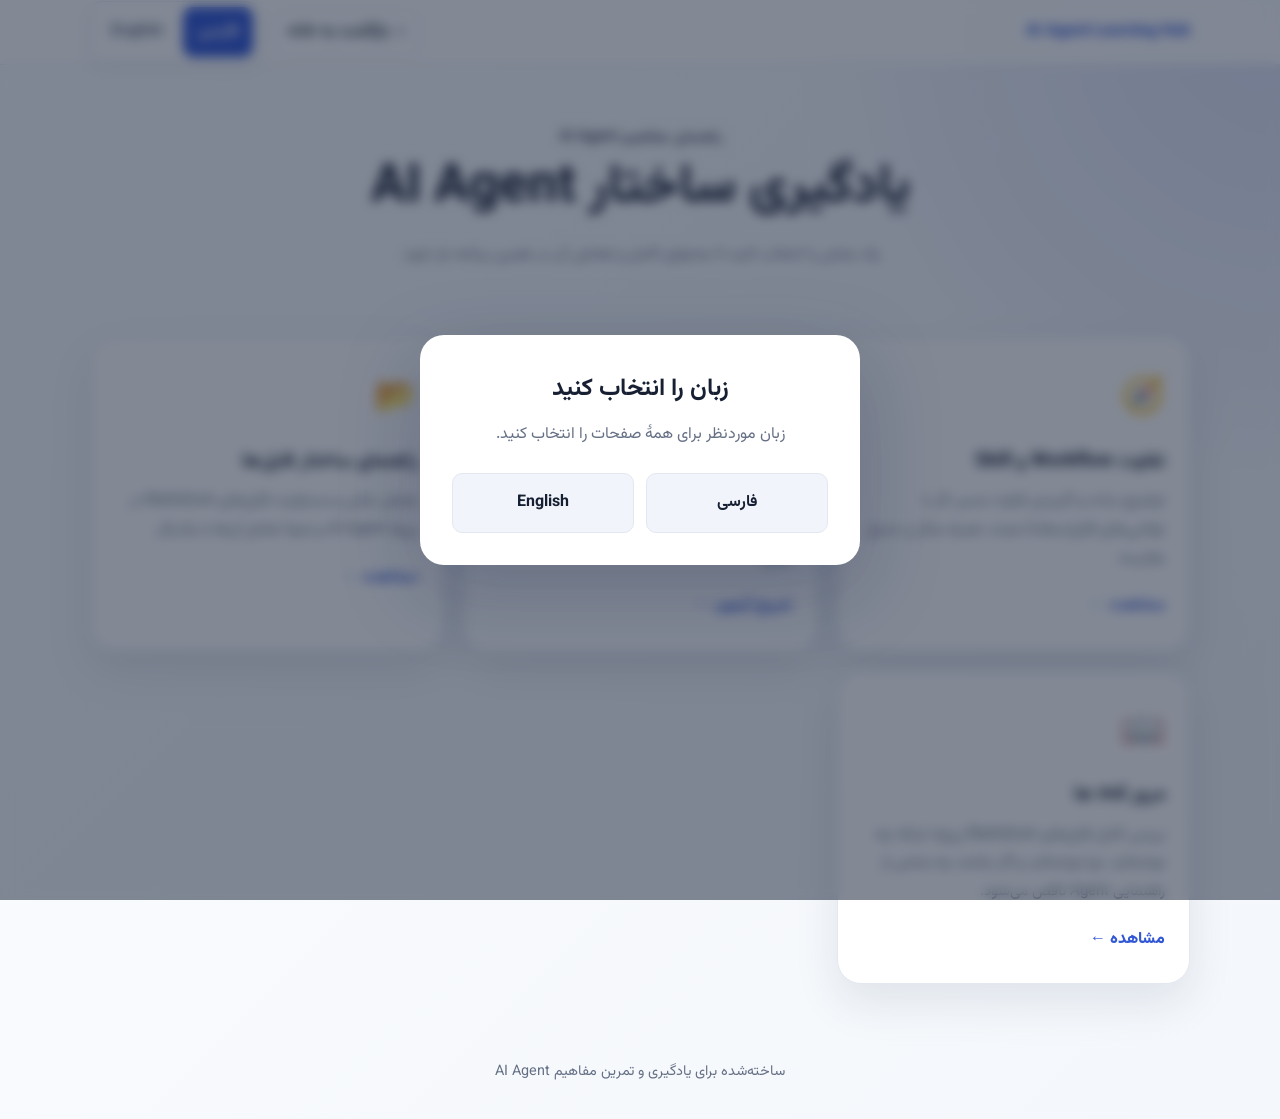
==== commit 52a9b8db: "Add md-review.md" ====
--- a/index.html
+++ b/index.html
@@ -14,7 +14,7 @@
   <main class="container">
     <section class="home-hero">
       <span class="badge" data-fa="راهنمای مفاهیم AI Agent" data-en="AI Agent Concepts Guide">راهنمای مفاهیم AI Agent</span>
-      <h1 data-fa="مرکز یادگیری ساختار AI Agent" data-en="AI Agent Structure Learning Hub">مرکز یادگیری ساختار AI Agent</h1>
+      <h1 data-fa="یادگیری ساختار AI Agent" data-en="AI Agent Structure Learning Hub">مرکز یادگیری ساختار AI Agent</h1>
       <p data-fa="یک بخش را انتخاب کنید تا محتوای کامل و تعاملی آن در همین برنامه باز شود." data-en="Choose a section to open its complete, interactive content right here.">یک بخش را انتخاب کنید تا محتوای کامل و تعاملی آن در همین برنامه باز شود.</p>
     </section>
     <section class="card-grid" aria-label="بخش‌های آموزشی" data-fa-aria-label="بخش‌های آموزشی" data-en-aria-label="Learning sections">
@@ -26,8 +26,8 @@
       </a>
       <a class="nav-card" href="quiz.html">
         <div class="card-icon" aria-hidden="true">📝</div>
-        <h2 data-fa="آزمون حرفه‌ای AI Agent" data-en="AI Agent Professional Quiz">آزمون حرفه‌ای AI Agent</h2>
-        <p data-fa="۲۰ سؤال چالشی درباره نقش فایل‌های agent.md، rules.md، skill.md و مفاهیم مرتبط، با بازخورد فوری." data-en="20 challenging questions about agent.md, rules.md, skill.md, and related concepts, with instant feedback.">۲۰ سؤال چالشی درباره نقش فایل‌های agent.md، rules.md، skill.md و مفاهیم مرتبط، با بازخورد فوری.</p>
+        <h2 data-fa="آزمون AI Agent" data-en="AI Agent Professional Quiz">آزمون حرفه‌ای AI Agent</h2>
+        <p data-fa="۲۰ سؤال درباره نقش فایل‌های agent.md، rules.md، skill.md و مفاهیم مرتبط، با بازخورد فوری." data-en="20 challenging questions about agent.md, rules.md, skill.md, and related concepts, with instant feedback.">۲۰ سؤال چالشی درباره نقش فایل‌های agent.md، rules.md، skill.md و مفاهیم مرتبط، با بازخورد فوری.</p>
         <div class="card-arrow" data-fa="شروع آزمون ←" data-en="Start quiz →">شروع آزمون ←</div>
       </a>
       <a class="nav-card" href="file-structure.html">
@@ -36,6 +36,12 @@
         <p data-fa="معرفی نقش و مسئولیت فایل‌های Markdown در پروژهٔ AI Agent و نحوهٔ تعامل آن‌ها با یکدیگر." data-en="Learn the role and responsibility of Markdown files in an AI Agent project and how they work together.">معرفی نقش و مسئولیت فایل‌های Markdown در پروژهٔ AI Agent و نحوهٔ تعامل آن‌ها با یکدیگر.</p>
         <div class="card-arrow" data-fa="مشاهده ←" data-en="View →">مشاهده ←</div>
       </a>
+      <a class="nav-card" href="md-review.html">
+        <div class="card-icon" aria-hidden="true">📖</div>
+        <h2>مرور md ها</h2>
+        <p>بررسی کامل فایل‌های Markdown پروژه؛ اینکه چه نوشته‌اید، چرا نوشته‌اید و اگر نباشند چه بخشی از راهنمایی Agent ناقص می‌شود.</p>
+        <div class="card-arrow">مشاهده ←</div>
+      </a>
     </section>
   </main>
   <div data-shared-footer></div>
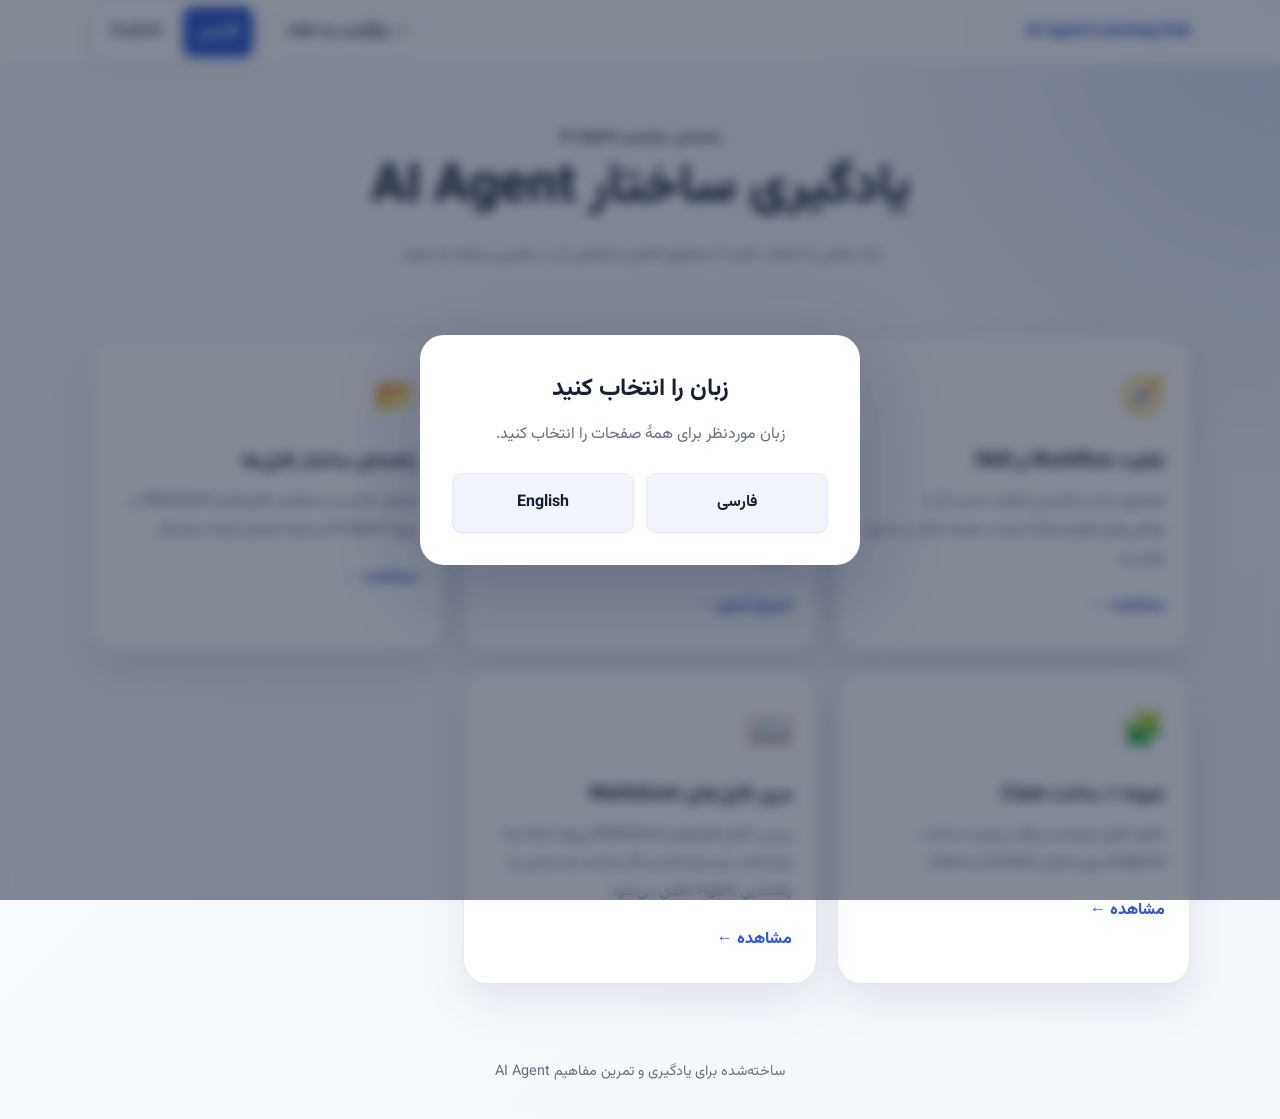
==== commit 922f84b8: "Add Sample1.html" ====
--- a/index.html
+++ b/index.html
@@ -36,11 +36,31 @@
         <p data-fa="معرفی نقش و مسئولیت فایل‌های Markdown در پروژهٔ AI Agent و نحوهٔ تعامل آن‌ها با یکدیگر." data-en="Learn the role and responsibility of Markdown files in an AI Agent project and how they work together.">معرفی نقش و مسئولیت فایل‌های Markdown در پروژهٔ AI Agent و نحوهٔ تعامل آن‌ها با یکدیگر.</p>
         <div class="card-arrow" data-fa="مشاهده ←" data-en="View →">مشاهده ←</div>
       </a>
+      <a class="nav-card" href="sample1.html">
+        <div class="card-icon" aria-hidden="true">🧩</div>
+        <h2 data-fa="نمونه ۱: ساخت Case" data-en="Sample 1: Create a Case">نمونه ۱: ساخت Case</h2>
+        <p data-fa="دانلود فایل نمونه و دریافت پرامپت ساخت endpoint برای اتصال Contact به Case." data-en="Download the sample files and copy the prompt for building the endpoint that connects a Contact to a Case.">دانلود فایل نمونه و دریافت پرامپت ساخت endpoint برای اتصال Contact به Case.</p>
+        <div class="card-arrow" data-fa="مشاهده ←" data-en="View →">مشاهده ←</div>
+      </a>
       <a class="nav-card" href="md-review.html">
         <div class="card-icon" aria-hidden="true">📖</div>
-        <h2>مرور md ها</h2>
-        <p>بررسی کامل فایل‌های Markdown پروژه؛ اینکه چه نوشته‌اید، چرا نوشته‌اید و اگر نباشند چه بخشی از راهنمایی Agent ناقص می‌شود.</p>
-        <div class="card-arrow">مشاهده ←</div>
+        <h2
+          data-fa="مرور فایل‌های Markdown"
+          data-en="Review Markdown Files"
+        >
+          مرور فایل‌های Markdown
+        </h2>
+        <p
+          data-fa="بررسی کامل فایل‌های Markdown پروژه؛ اینکه چه نوشته‌اید، چرا نوشته‌اید و اگر نباشند چه بخشی از راهنمایی Agent ناقص می‌شود."
+          data-en="A complete review of the project's Markdown files: what you wrote, why you wrote it, and which parts of the Agent's guidance would be incomplete without them."
+        >
+          بررسی کامل فایل‌های Markdown پروژه؛ اینکه چه نوشته‌اید، چرا نوشته‌اید و اگر نباشند چه بخشی از راهنمایی Agent ناقص می‌شود.
+        </p>
+        <div
+          class="card-arrow"
+          data-fa="مشاهده ←"
+          data-en="View →"
+        >مشاهده ←</div>
       </a>
     </section>
   </main>
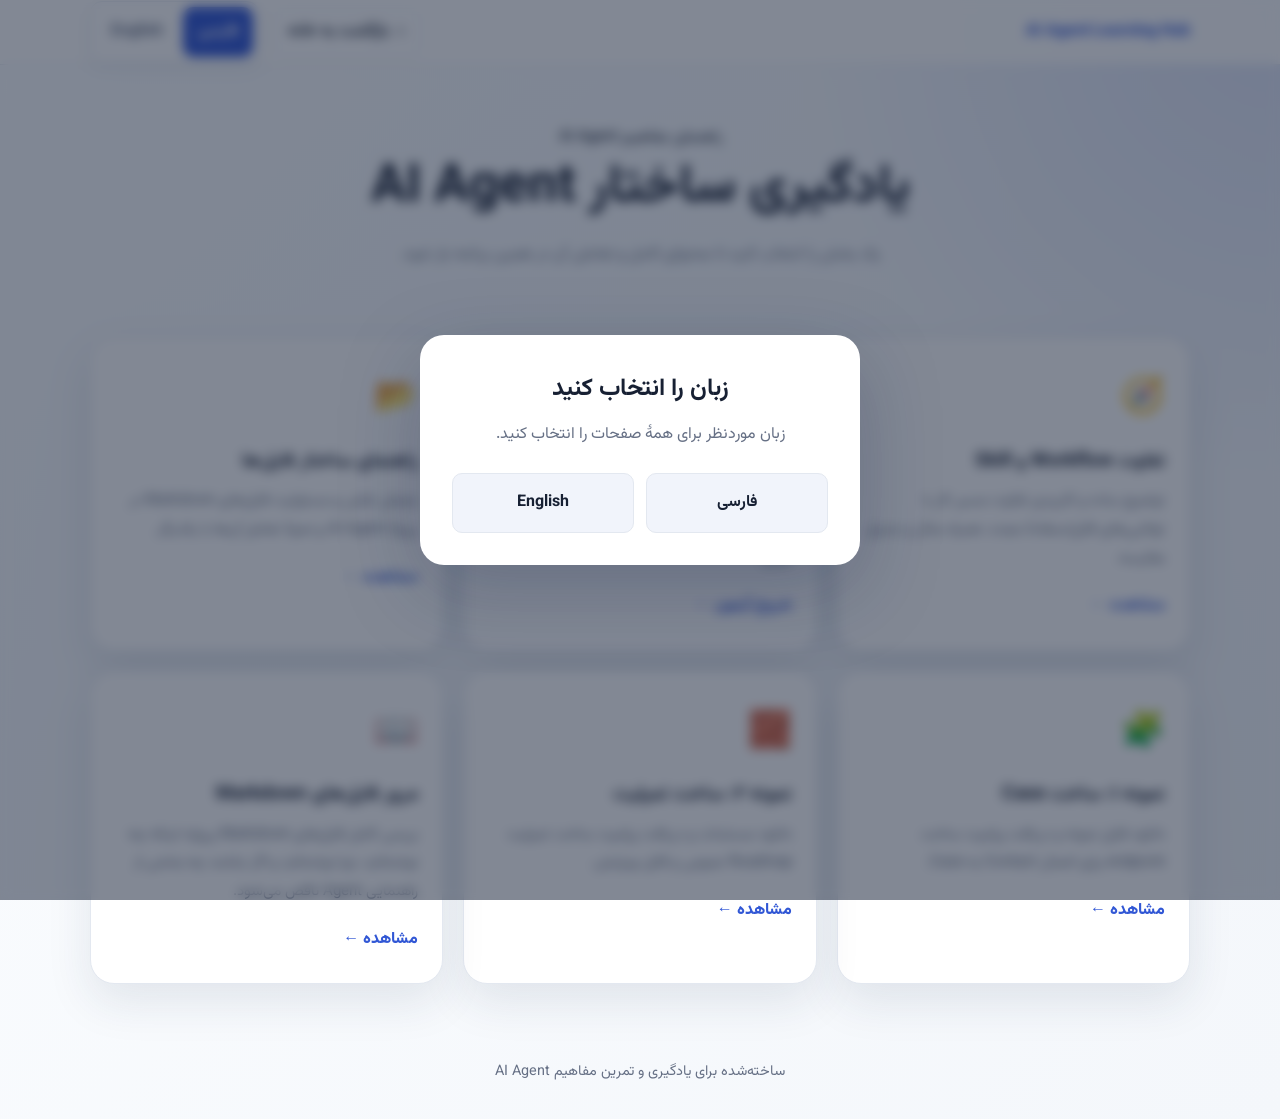
==== commit 9a574ba5: "Add sample2" ====
--- a/index.html
+++ b/index.html
@@ -42,6 +42,12 @@
         <p data-fa="دانلود فایل نمونه و دریافت پرامپت ساخت endpoint برای اتصال Contact به Case." data-en="Download the sample files and copy the prompt for building the endpoint that connects a Contact to a Case.">دانلود فایل نمونه و دریافت پرامپت ساخت endpoint برای اتصال Contact به Case.</p>
         <div class="card-arrow" data-fa="مشاهده ←" data-en="View →">مشاهده ←</div>
       </a>
+      <a class="nav-card" href="sample2.html">
+        <div class="card-icon" aria-hidden="true">🧱</div>
+        <h2 data-fa="نمونه ۲: ساخت تمپلیت" data-en="Sample 2: Build the Template">نمونه ۲: ساخت تمپلیت</h2>
+        <p data-fa="دانلود مستندات و دریافت پرامپت ساخت تمپلیت Roadmap عمومی و قابل ویرایش." data-en="Download the documentation and copy the prompt for building a reusable, editable roadmap template.">دانلود مستندات و دریافت پرامپت ساخت تمپلیت Roadmap عمومی و قابل ویرایش.</p>
+        <div class="card-arrow" data-fa="مشاهده ←" data-en="View →">مشاهده ←</div>
+      </a>
       <a class="nav-card" href="md-review.html">
         <div class="card-icon" aria-hidden="true">📖</div>
         <h2
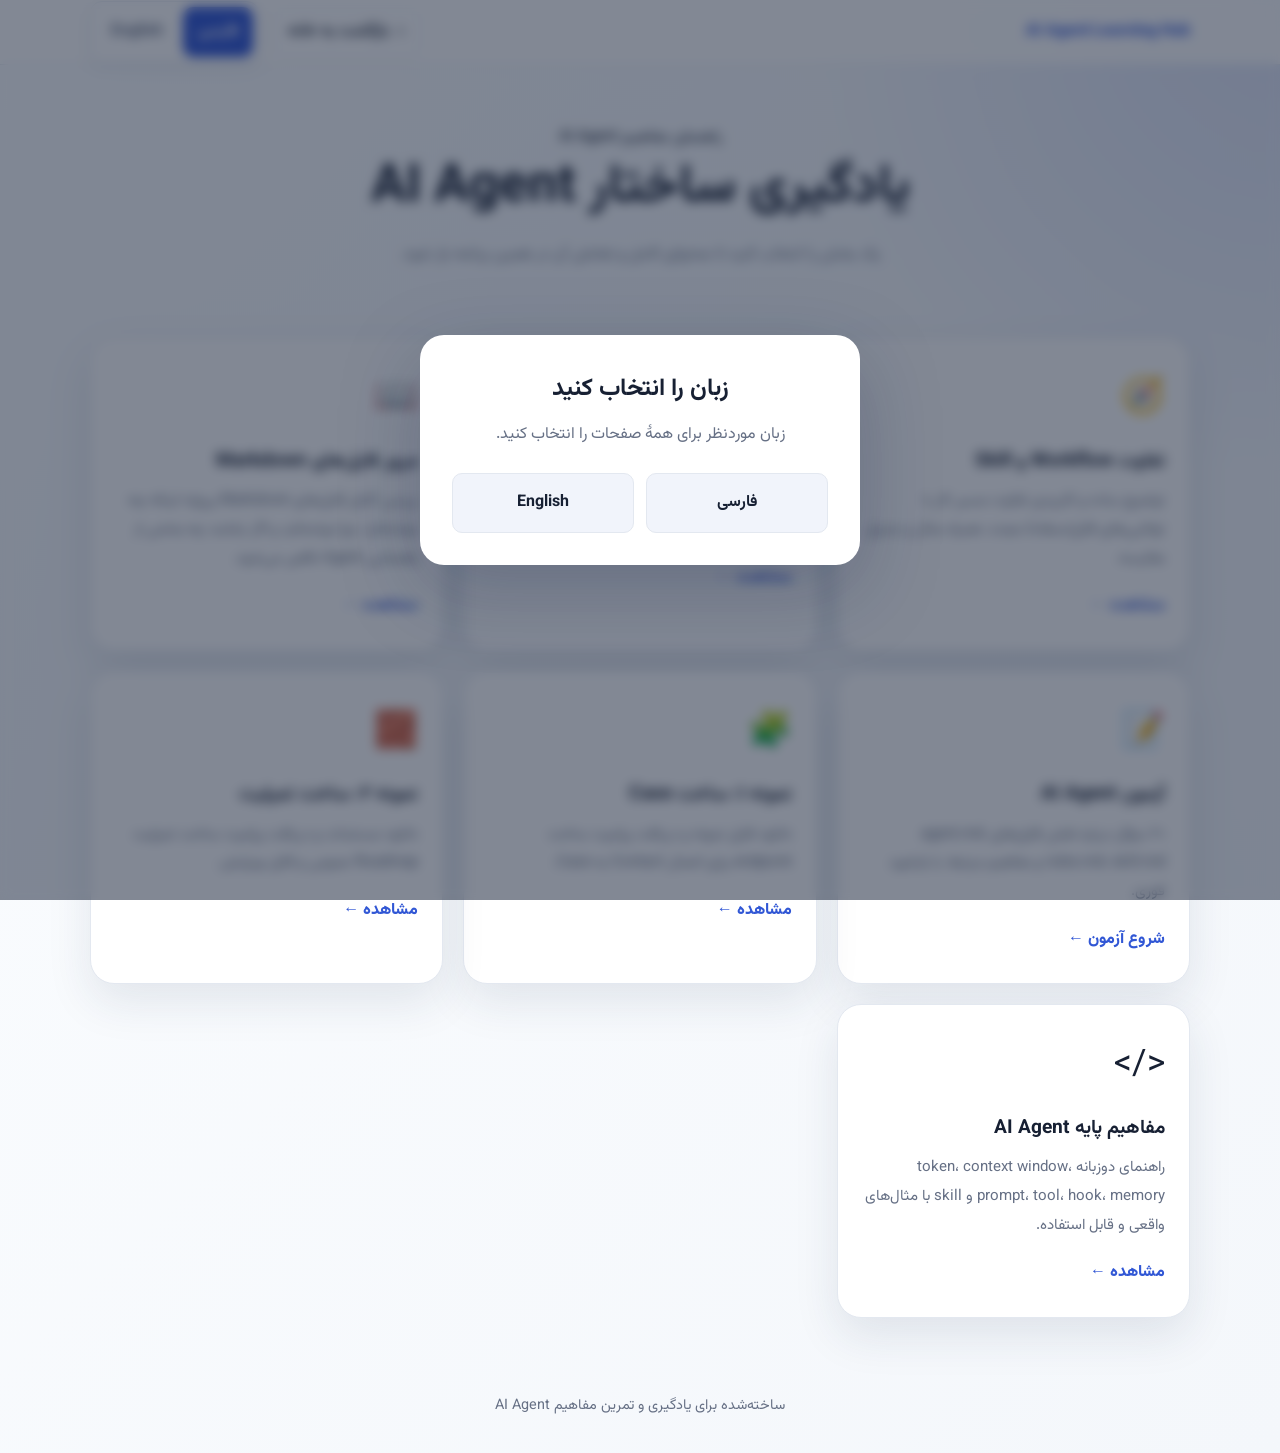
==== commit ab30606b: "Add agent-fundamentals.html" ====
--- a/index.html
+++ b/index.html
@@ -24,28 +24,10 @@
         <p data-fa="توضیح ساده و کاربردی تفاوت مسیر کار با توانایی‌های قابل‌استفادهٔ مجدد، همراه مثال و جدول مقایسه." data-en="A clear, practical explanation of the difference between workflows and reusable skills, with examples and a comparison table.">توضیح ساده و کاربردی تفاوت مسیر کار با توانایی‌های قابل‌استفادهٔ مجدد، همراه مثال و جدول مقایسه.</p>
         <div class="card-arrow" data-fa="مشاهده ←" data-en="View →">مشاهده ←</div>
       </a>
-      <a class="nav-card" href="quiz.html">
-        <div class="card-icon" aria-hidden="true">📝</div>
-        <h2 data-fa="آزمون AI Agent" data-en="AI Agent Professional Quiz">آزمون حرفه‌ای AI Agent</h2>
-        <p data-fa="۲۰ سؤال درباره نقش فایل‌های agent.md، rules.md، skill.md و مفاهیم مرتبط، با بازخورد فوری." data-en="20 challenging questions about agent.md, rules.md, skill.md, and related concepts, with instant feedback.">۲۰ سؤال چالشی درباره نقش فایل‌های agent.md، rules.md، skill.md و مفاهیم مرتبط، با بازخورد فوری.</p>
-        <div class="card-arrow" data-fa="شروع آزمون ←" data-en="Start quiz →">شروع آزمون ←</div>
-      </a>
       <a class="nav-card" href="file-structure.html">
         <div class="card-icon" aria-hidden="true">📂</div>
         <h2 data-fa="راهنمای ساختار فایل‌ها" data-en="File Structure Guide">راهنمای ساختار فایل‌ها</h2>
         <p data-fa="معرفی نقش و مسئولیت فایل‌های Markdown در پروژهٔ AI Agent و نحوهٔ تعامل آن‌ها با یکدیگر." data-en="Learn the role and responsibility of Markdown files in an AI Agent project and how they work together.">معرفی نقش و مسئولیت فایل‌های Markdown در پروژهٔ AI Agent و نحوهٔ تعامل آن‌ها با یکدیگر.</p>
-        <div class="card-arrow" data-fa="مشاهده ←" data-en="View →">مشاهده ←</div>
-      </a>
-      <a class="nav-card" href="sample1.html">
-        <div class="card-icon" aria-hidden="true">🧩</div>
-        <h2 data-fa="نمونه ۱: ساخت Case" data-en="Sample 1: Create a Case">نمونه ۱: ساخت Case</h2>
-        <p data-fa="دانلود فایل نمونه و دریافت پرامپت ساخت endpoint برای اتصال Contact به Case." data-en="Download the sample files and copy the prompt for building the endpoint that connects a Contact to a Case.">دانلود فایل نمونه و دریافت پرامپت ساخت endpoint برای اتصال Contact به Case.</p>
-        <div class="card-arrow" data-fa="مشاهده ←" data-en="View →">مشاهده ←</div>
-      </a>
-      <a class="nav-card" href="sample2.html">
-        <div class="card-icon" aria-hidden="true">🧱</div>
-        <h2 data-fa="نمونه ۲: ساخت تمپلیت" data-en="Sample 2: Build the Template">نمونه ۲: ساخت تمپلیت</h2>
-        <p data-fa="دانلود مستندات و دریافت پرامپت ساخت تمپلیت Roadmap عمومی و قابل ویرایش." data-en="Download the documentation and copy the prompt for building a reusable, editable roadmap template.">دانلود مستندات و دریافت پرامپت ساخت تمپلیت Roadmap عمومی و قابل ویرایش.</p>
         <div class="card-arrow" data-fa="مشاهده ←" data-en="View →">مشاهده ←</div>
       </a>
       <a class="nav-card" href="md-review.html">
@@ -68,6 +50,30 @@
           data-en="View →"
         >مشاهده ←</div>
       </a>
+      <a class="nav-card" href="quiz.html">
+        <div class="card-icon" aria-hidden="true">📝</div>
+        <h2 data-fa="آزمون AI Agent" data-en="AI Agent Professional Quiz">آزمون حرفه‌ای AI Agent</h2>
+        <p data-fa="۲۰ سؤال درباره نقش فایل‌های agent.md، rules.md، skill.md و مفاهیم مرتبط، با بازخورد فوری." data-en="20 challenging questions about agent.md, rules.md, skill.md, and related concepts, with instant feedback.">۲۰ سؤال چالشی درباره نقش فایل‌های agent.md، rules.md، skill.md و مفاهیم مرتبط، با بازخورد فوری.</p>
+        <div class="card-arrow" data-fa="شروع آزمون ←" data-en="Start quiz →">شروع آزمون ←</div>
+      </a>
+      <a class="nav-card" href="sample1.html">
+        <div class="card-icon" aria-hidden="true">🧩</div>
+        <h2 data-fa="نمونه ۱: ساخت Case" data-en="Sample 1: Create a Case">نمونه ۱: ساخت Case</h2>
+        <p data-fa="دانلود فایل نمونه و دریافت پرامپت ساخت endpoint برای اتصال Contact به Case." data-en="Download the sample files and copy the prompt for building the endpoint that connects a Contact to a Case.">دانلود فایل نمونه و دریافت پرامپت ساخت endpoint برای اتصال Contact به Case.</p>
+        <div class="card-arrow" data-fa="مشاهده ←" data-en="View →">مشاهده ←</div>
+      </a>
+      <a class="nav-card" href="sample2.html">
+        <div class="card-icon" aria-hidden="true">🧱</div>
+        <h2 data-fa="نمونه ۲: ساخت تمپلیت" data-en="Sample 2: Build the Template">نمونه ۲: ساخت تمپلیت</h2>
+        <p data-fa="دانلود مستندات و دریافت پرامپت ساخت تمپلیت Roadmap عمومی و قابل ویرایش." data-en="Download the documentation and copy the prompt for building a reusable, editable roadmap template.">دانلود مستندات و دریافت پرامپت ساخت تمپلیت Roadmap عمومی و قابل ویرایش.</p>
+        <div class="card-arrow" data-fa="مشاهده ←" data-en="View →">مشاهده ←</div>
+      </a>
+      <a class="nav-card" href="agent-fundamentals.html">
+        <div class="card-icon" aria-hidden="true">&lt;/&gt;</div>
+        <h2 data-fa="مفاهیم پایه AI Agent" data-en="AI Agent Fundamentals">مفاهیم پایه AI Agent</h2>
+        <p data-fa="راهنمای دوزبانه token، context window، prompt، tool، hook، memory و skill با مثال‌های واقعی و قابل استفاده." data-en="A bilingual, visual guide to tokens, context windows, prompts, tools, hooks, memory, and skills with practical examples.">راهنمای دوزبانه token، context window، prompt، tool، hook، memory و skill با مثال‌های واقعی و قابل استفاده.</p>
+        <div class="card-arrow" data-fa="مشاهده ←" data-en="View →">مشاهده ←</div>
+      </a>
     </section>
   </main>
   <div data-shared-footer></div>
